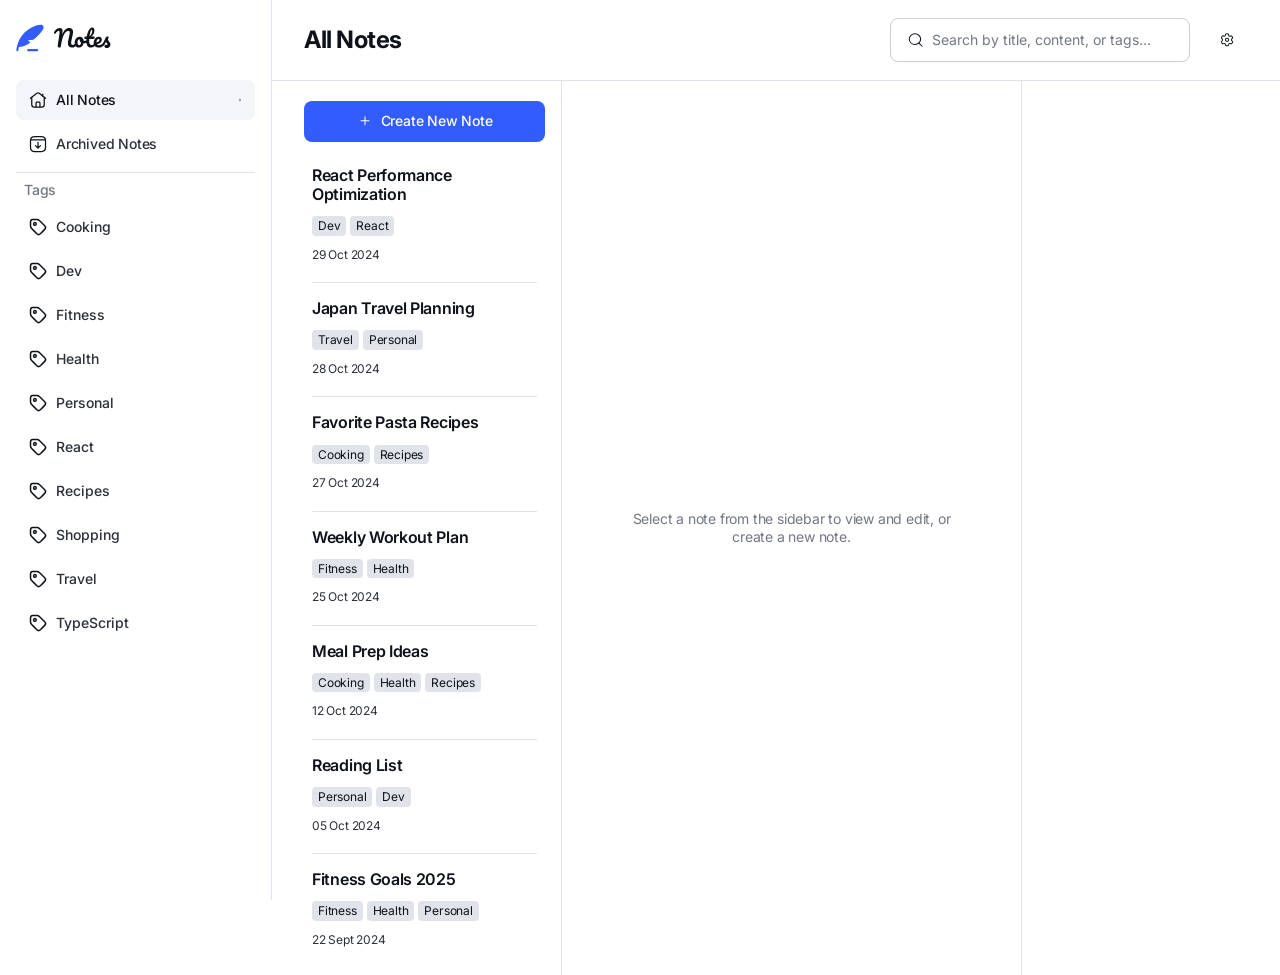
==== index.html @ 94c257b5 "initial commit after setup, added some features as well" ====
<!DOCTYPE html>
<html lang="en" data-theme="light" data-font="sans-serif">
  <head>
    <meta charset="UTF-8" />
    <meta name="viewport" content="width=device-width, initial-scale=1.0" />
    <link
      rel="icon"
      type="image/png"
      sizes="32x32"
      href="./assets/images/favicon-32x32.png"
    />
    <link rel="stylesheet" href="./css/styles.css" />
    <title>Notes | Note-taking web app</title>
  </head>
  <body>
    <div class="app" id="app">
      <!-- Desktop Sidebar Navigation -->
      <aside class="sidebar sidebar--nav" id="sidebarNav">
        <div class="sidebar__logo">
          <img src="./assets/images/logo.svg" alt="Notes Logo" class="logo" />
        </div>
        <nav class="sidebar__nav" aria-label="Main navigation">
          <ul class="nav-list">
            <li class="nav-list__item">
              <button
                class="nav-link nav-link--active"
                data-view="all"
                aria-current="page"
              >
                <img
                  src="./assets/images/icon-home.svg"
                  alt=""
                  class="nav-link__icon"
                  aria-hidden="true"
                />
                <span class="nav-link__text">All Notes</span>
                <img
                  src="./assets/images/icon-chevron-right.svg"
                  alt=""
                  class="nav-link__chevron"
                  aria-hidden="true"
                />
              </button>
            </li>
            <li class="nav-list__item">
              <button class="nav-link" data-view="archived">
                <img
                  src="./assets/images/icon-archive.svg"
                  alt=""
                  class="nav-link__icon"
                  aria-hidden="true"
                />
                <span class="nav-link__text">Archived Notes</span>
              </button>
            </li>
          </ul>
          <div class="divider"></div>
          <div class="tags-section">
            <span class="tags-section__title">Tags</span>
            <ul class="tag-list" id="tagList" aria-label="Filter by tag">
              <!-- Tags will be rendered dynamically -->
            </ul>
          </div>
        </nav>
      </aside>

      <!-- Main Content Area -->
      <main class="main-content" id="mainContent">
        <!-- Page Header -->
        <header class="page-header">
          <h1 class="page-header__title" id="pageTitle">All Notes</h1>
          <div class="page-header__actions">
            <div class="search-box">
              <img
                src="./assets/images/icon-search.svg"
                alt=""
                class="search-box__icon"
                aria-hidden="true"
              />
              <input
                type="search"
                class="search-box__input"
                id="searchInput"
                placeholder="Search by title, content, or tags…"
                aria-label="Search notes"
              />
            </div>
            <a
              href="./settings.html"
              class="btn btn--icon"
              aria-label="Settings"
            >
              <img
                src="./assets/images/icon-settings.svg"
                alt=""
                aria-hidden="true"
              />
            </a>
          </div>
        </header>

        <!-- Notes List Sidebar -->
        <aside class="sidebar sidebar--notes" id="sidebarNotes">
          <button class="btn btn--primary btn--full" id="createNoteBtn">
            <img
              src="./assets/images/icon-plus.svg"
              alt=""
              aria-hidden="true"
            />
            <span> Create New Note</span>
          </button>
          <div
            class="notes-list"
            id="notesList"
            role="list"
            aria-label="Notes list"
          >
            <!-- Notes will be rendered dynamically -->
          </div>
        </aside>

        <!-- Note Editor -->
        <article class="note-editor" id="noteEditor" aria-label="Note editor">
          <!-- Mobile/Tablet Note Header (shown when viewing a note) -->
          <header class="mobile-note-header" id="mobileNoteHeader" hidden>
            <button class="mobile-note-header__back" id="goBackBtn">
              <img
                src="./assets/images/icon-arrow-left.svg"
                alt=""
                aria-hidden="true"
              />
              <span>Go Back</span>
            </button>
            <div class="mobile-note-header__actions">
              <button
                class="mobile-note-header__action-btn"
                id="mobileDeleteBtn"
                aria-label="Delete note"
              >
                <img
                  src="./assets/images/icon-delete.svg"
                  alt=""
                  aria-hidden="true"
                />
              </button>
              <button
                class="mobile-note-header__action-btn"
                id="mobileArchiveBtn"
                aria-label="Archive note"
              >
                <img
                  src="./assets/images/icon-archive.svg"
                  alt=""
                  aria-hidden="true"
                />
              </button>
              <button class="mobile-note-header__text-btn" id="mobileCancelBtn">
                Cancel
              </button>
              <button
                class="mobile-note-header__text-btn mobile-note-header__text-btn--primary"
                id="mobileSaveBtn"
              >
                Save Note
              </button>
            </div>
          </header>

          <!-- Mobile Notes List (shown only on mobile/tablet) -->
          <div
            class="notes-list notes-list--inline"
            id="mobileNotesList"
            role="list"
            aria-label="Notes list"
          >
            <!-- Notes will be rendered dynamically on mobile -->
          </div>

          <!-- Empty State -->
          <div class="empty-state" id="emptyState">
            <p class="empty-state__text">
              Select a note from the sidebar to view and edit, or create a new
              note.
            </p>
          </div>

          <!-- Note Content (hidden by default) -->
          <div class="note-content" id="noteContent" hidden>
            <div class="note-content__header">
              <input
                type="text"
                class="note-content__title"
                id="noteTitle"
                placeholder="Enter a title…"
                aria-label="Note title"
              />
            </div>
            <div class="note-content__meta">
              <div class="meta-item">
                <div class="meta-item__name">
                  <img
                    src="./assets/images/icon-tag.svg"
                    alt=""
                    class="meta-item__icon"
                    aria-hidden="true"
                  />
                  <span class="meta-item__label">Tags</span>
                </div>
                <input
                  type="text"
                  class="meta-item__input"
                  id="noteTags"
                  placeholder="Add tags separated by commas"
                  aria-label="Note tags"
                />
              </div>
              <div class="meta-item">
                <div class="meta-item__name">
                  <img
                    src="./assets/images/icon-clock.svg"
                    alt=""
                    class="meta-item__icon"
                    aria-hidden="true"
                  />
                  <span class="meta-item__label">Last edited</span>
                </div>
                <span class="meta-item__value" id="noteLastEdited">—</span>
              </div>
            </div>
            <div class="divider"></div>
            <textarea
              class="note-content__body"
              id="noteBody"
              placeholder="Start typing your note here…"
              aria-label="Note content"
            ></textarea>
            <div class="divider"></div>
            <div class="note-content__actions">
              <button class="btn btn--primary" id="saveNoteBtn">
                Save Note
              </button>
              <button class="btn btn--secondary" id="cancelNoteBtn">
                Cancel
              </button>
            </div>
          </div>
        </article>

        <!-- Right Sidebar Actions -->
        <aside class="sidebar sidebar--actions" id="sidebarActions" hidden>
          <button class="btn btn--outline btn--full" id="archiveNoteBtn">
            <img
              src="./assets/images/icon-archive.svg"
              alt=""
              aria-hidden="true"
            />
            <span>Archive Note</span>
          </button>
          <button class="btn btn--outline btn--full" id="deleteNoteBtn">
            <img
              src="./assets/images/icon-delete.svg"
              alt=""
              aria-hidden="true"
            />
            <span>Delete Note</span>
          </button>
        </aside>
      </main>

      <!-- Mobile Bottom Navigation -->
      <nav class="mobile-nav" id="mobileNav" aria-label="Mobile navigation">
        <button
          class="mobile-nav__item mobile-nav__item--active"
          data-view="all"
        >
          <img src="./assets/images/icon-home.svg" alt="" aria-hidden="true" />
          <span>Home</span>
        </button>
        <div class="mobile-nav__divider" aria-hidden="true"></div>
        <button class="mobile-nav__item" data-action="search">
          <img
            src="./assets/images/icon-search.svg"
            alt=""
            aria-hidden="true"
          />
          <span>Search</span>
        </button>
        <div class="mobile-nav__divider" aria-hidden="true"></div>
        <button class="mobile-nav__item" data-view="archived">
          <img
            src="./assets/images/icon-archive.svg"
            alt=""
            aria-hidden="true"
          />
          <span>Archived</span>
        </button>
        <div class="mobile-nav__divider" aria-hidden="true"></div>
        <button class="mobile-nav__item" data-action="tags">
          <img src="./assets/images/icon-tag.svg" alt="" aria-hidden="true" />
          <span>Tags</span>
        </button>
        <div class="mobile-nav__divider" aria-hidden="true"></div>
        <a href="./settings.html" class="mobile-nav__item">
          <img
            src="./assets/images/icon-settings.svg"
            alt=""
            aria-hidden="true"
          />
          <span>Settings</span>
        </a>
      </nav>

      <!-- Mobile FAB (Floating Action Button) -->
      <button class="fab" id="fabCreateNote" aria-label="Create new note">
        <img src="./assets/images/icon-plus.svg" alt="" aria-hidden="true" />
      </button>

      <!-- Mobile Search Overlay -->
      <div class="overlay overlay--search" id="searchOverlay" hidden>
        <div class="overlay__header">
          <button
            class="btn btn--icon"
            id="closeSearchBtn"
            aria-label="Close search"
          >
            <img
              src="./assets/images/icon-arrow-left.svg"
              alt=""
              aria-hidden="true"
            />
          </button>
          <div class="search-box search-box--full">
            <img
              src="./assets/images/icon-search.svg"
              alt=""
              class="search-box__icon"
              aria-hidden="true"
            />
            <input
              type="search"
              class="search-box__input"
              id="mobileSearchInput"
              placeholder="Search by title, content, or tags…"
              aria-label="Search notes"
            />
          </div>
        </div>
        <div class="overlay__content" id="searchResults">
          <!-- Search results will be rendered here -->
        </div>
      </div>

      <!-- Mobile Tags Overlay -->
      <div class="overlay overlay--tags" id="tagsOverlay" hidden>
        <div class="overlay__header">
          <button
            class="btn btn--icon"
            id="closeTagsBtn"
            aria-label="Close tags"
          >
            <img
              src="./assets/images/icon-arrow-left.svg"
              alt=""
              aria-hidden="true"
            />
          </button>
          <h2 class="overlay__title">Tags</h2>
        </div>
        <div class="overlay__content">
          <ul class="tag-list tag-list--mobile" id="mobileTagList">
            <!-- Tags will be rendered dynamically -->
          </ul>
        </div>
      </div>

      <!-- Delete Confirmation Modal -->
      <div
        class="modal"
        id="deleteModal"
        role="dialog"
        aria-modal="true"
        aria-labelledby="deleteModalTitle"
        hidden
      >
        <div class="modal__backdrop" data-close-modal></div>
        <div class="modal__content">
          <div class="modal__top">
            <div class="modal__icon">
              <img
                src="./assets/images/icon-delete.svg"
                alt=""
                aria-hidden="true"
              />
            </div>
            <div class="modal__body">
              <h2 class="modal__title" id="deleteModalTitle">Delete Note</h2>
              <p class="modal__text">
                Are you sure you want to permanently delete this note? This
                action cannot be undone.
              </p>
            </div>
          </div>
          <div class="modal__divider"></div>
          <div class="modal__actions">
            <button class="btn btn--secondary" data-close-modal>Cancel</button>
            <button class="btn btn--danger" id="confirmDeleteBtn">
              Delete Note
            </button>
          </div>
        </div>
      </div>

      <!-- Archive Confirmation Modal -->
      <div
        class="modal"
        id="archiveModal"
        role="dialog"
        aria-modal="true"
        aria-labelledby="archiveModalTitle"
        hidden
      >
        <div class="modal__backdrop" data-close-modal></div>
        <div class="modal__content">
          <div class="modal__top">
            <div class="modal__icon">
              <img
                src="./assets/images/icon-archive.svg"
                alt=""
                aria-hidden="true"
              />
            </div>
            <div class="modal__body">
              <h2 class="modal__title" id="archiveModalTitle">Archive Note</h2>
              <p class="modal__text">
                Are you sure you want to archive this note? You can restore it
                later from the Archived Notes section.
              </p>
            </div>
          </div>
          <div class="modal__divider"></div>
          <div class="modal__actions">
            <button class="btn btn--secondary" data-close-modal>Cancel</button>
            <button class="btn btn--primary" id="confirmArchiveBtn">
              Archive Note
            </button>
          </div>
        </div>
      </div>

      <!-- Toast Notification -->
      <div class="toast" id="toast" role="alert" aria-live="polite" hidden>
        <img
          src="./assets/images/icon-check-circle.svg"
          alt=""
          class="toast__icon"
          id="toastIcon"
          aria-hidden="true"
        />
        <span class="toast__message" id="toastMessage"></span>
        <a href="#" class="toast__link" id="toastLink" hidden></a>
        <button
          class="toast__close"
          id="toastClose"
          aria-label="Dismiss notification"
        >
          <img src="./assets/images/icon-cross.svg" alt="" aria-hidden="true" />
        </button>
      </div>
    </div>

    <!-- JavaScript Modules -->
    <script type="module" src="./js/main.js"></script>
  </body>
</html>
---- css/styles.css ----
/* ============================================
   NOTES APP - MAIN STYLESHEET
   Based on Figma Design
   ============================================ */

/* ============================================
   FONTS
   ============================================ */
@font-face {
  font-family: "Inter";
  src: url("../assets/fonts/inter/Inter-VariableFont_opsz,wght.ttf")
    format("truetype");
  font-weight: 100 900;
  font-style: normal;
  font-display: swap;
}

@font-face {
  font-family: "Noto Serif";
  src: url("../assets/fonts/noto-serif/NotoSerif-VariableFont_wdth,wght.ttf")
    format("truetype");
  font-weight: 100 900;
  font-style: normal;
  font-display: swap;
}

@font-face {
  font-family: "Source Code Pro";
  src: url("../assets/fonts/source-code-pro/SourceCodePro-VariableFont_wght.ttf")
    format("truetype");
  font-weight: 100 900;
  font-style: normal;
  font-display: swap;
}

/* ============================================
   CSS CUSTOM PROPERTIES (DESIGN TOKENS)
   ============================================ */
:root {
  /* Spacing */
  --spacing-0: 0;
  --spacing-50: 4px;
  --spacing-75: 6px;
  --spacing-100: 8px;
  --spacing-150: 12px;
  --spacing-200: 16px;
  --spacing-250: 20px;
  --spacing-300: 24px;
  --spacing-400: 32px;
  --spacing-500: 40px;
  --spacing-600: 48px;

  /* Border Radius */
  --radius-4: 4px;
  --radius-6: 6px;
  --radius-8: 8px;
  --radius-10: 10px;
  --radius-12: 12px;
  --radius-16: 16px;
  --radius-full: 9999px;

  /* Font Families */
  --font-sans: "Inter", -apple-system, BlinkMacSystemFont, "Segoe UI",
    sans-serif;
  --font-serif: "Noto Serif", Georgia, "Times New Roman", serif;
  --font-mono: "Source Code Pro", "Fira Code", "Consolas", monospace;

  /* Typography - Text Presets */
  --text-preset-1-size: 24px;
  --text-preset-1-weight: 700;
  --text-preset-1-line-height: 1.2;
  --text-preset-1-letter-spacing: -0.5px;

  --text-preset-2-size: 20px;
  --text-preset-2-weight: 700;
  --text-preset-2-line-height: 1.2;
  --text-preset-2-letter-spacing: -0.4px;

  --text-preset-3-size: 16px;
  --text-preset-3-weight: 600;
  --text-preset-3-line-height: 1.2;
  --text-preset-3-letter-spacing: -0.3px;

  --text-preset-4-size: 14px;
  --text-preset-4-weight: 500;
  --text-preset-4-line-height: 1.2;
  --text-preset-4-letter-spacing: -0.2px;

  --text-preset-5-size: 14px;
  --text-preset-5-weight: 400;
  --text-preset-5-line-height: 1.3;
  --text-preset-5-letter-spacing: -0.2px;

  --text-preset-6-size: 12px;
  --text-preset-6-weight: 400;
  --text-preset-6-line-height: 1.2;
  --text-preset-6-letter-spacing: -0.2px;

  /* Transitions */
  --transition-fast: 150ms ease;
  --transition-base: 250ms ease;
  --transition-slow: 350ms ease;

  /* Shadows */
  --shadow-sm: 0px 1px 2px 0px rgba(10, 13, 20, 0.03);
  --shadow-md: 0px 4px 6px -1px rgba(10, 13, 20, 0.1);
  --shadow-lg: 0px 10px 15px -3px rgba(10, 13, 20, 0.1);

  /* Layout */
  --sidebar-nav-width: 272px;
  --sidebar-notes-width: 290px;
  --sidebar-actions-width: 258px;
  --header-height: 81px;
  --mobile-nav-height: 56px;
  --tablet-nav-height: 74px;
}

/* ============================================
   LIGHT THEME (Default)
   ============================================ */
[data-theme="light"],
:root {
  /* Base Colors */
  --color-white: #ffffff;
  --color-black: #0e121b;

  /* Neutral Colors */
  --color-neutral-50: #f9fafb;
  --color-neutral-100: #f3f5f8;
  --color-neutral-200: #e0e4ea;
  --color-neutral-300: #cacfd8;
  --color-neutral-400: #99a0ae;
  --color-neutral-500: #717784;
  --color-neutral-600: #525866;
  --color-neutral-700: #2b303b;
  --color-neutral-800: #232530;
  --color-neutral-900: #191b25;
  --color-neutral-950: #0e121b;

  /* Blue (Primary) */
  --color-blue-50: #ebf0ff;
  --color-blue-100: #d6e0ff;
  --color-blue-500: #335cff;
  --color-blue-700: #2547d0;

  /* Red (Danger) */
  --color-red-500: #fb3748;
  --color-red-600: #e02d3c;

  /* Green (Success) */
  --color-green-500: #21c55d;

  /* Semantic Colors */
  --color-bg: var(--color-white);
  --color-bg-secondary: var(--color-neutral-100);
  --color-bg-tertiary: var(--color-neutral-200);
  --color-text: var(--color-neutral-950);
  --color-text-secondary: var(--color-neutral-700);
  --color-text-tertiary: var(--color-neutral-500);
  --color-border: var(--color-neutral-200);
  --color-border-strong: var(--color-neutral-300);
  --color-primary: var(--color-blue-500);
  --color-primary-hover: var(--color-blue-700);
  --color-danger: var(--color-red-500);
  --color-danger-hover: var(--color-red-600);
  --color-success: var(--color-green-500);
}

/* ============================================
   DARK THEME
   ============================================ */
[data-theme="dark"] {
  /* Base Colors */
  --color-white: #ffffff;
  --color-black: #0e121b;

  /* Neutral Colors (inverted for dark mode) */
  --color-neutral-50: #0e121b;
  --color-neutral-100: #191b25;
  --color-neutral-200: #232530;
  --color-neutral-300: #2b303b;
  --color-neutral-400: #525866;
  --color-neutral-500: #717784;
  --color-neutral-600: #99a0ae;
  --color-neutral-700: #cacfd8;
  --color-neutral-800: #e0e4ea;
  --color-neutral-900: #f3f5f8;
  --color-neutral-950: #ffffff;

  /* Blue (Primary) */
  --color-blue-50: #1a2747;
  --color-blue-100: #253566;
  --color-blue-500: #335cff;
  --color-blue-700: #5c7cff;

  /* Semantic Colors */
  --color-bg: var(--color-neutral-100);
  --color-bg-secondary: var(--color-neutral-200);
  --color-bg-tertiary: var(--color-neutral-300);
  --color-text: var(--color-neutral-950);
  --color-text-secondary: var(--color-neutral-700);
  --color-text-tertiary: var(--color-neutral-500);
  --color-border: var(--color-neutral-300);
  --color-border-strong: var(--color-neutral-400);
}

/* ============================================
   FONT THEMES
   ============================================ */
[data-font="sans-serif"] {
  --font-body: var(--font-sans);
}

[data-font="serif"] {
  --font-body: var(--font-serif);
}

[data-font="monospace"] {
  --font-body: var(--font-mono);
}

/* ============================================
   CSS RESET & BASE STYLES
   ============================================ */
*,
*::before,
*::after {
  box-sizing: border-box;
  margin: 0;
  padding: 0;
}

html {
  -webkit-text-size-adjust: 100%;
  -webkit-font-smoothing: antialiased;
  -moz-osx-font-smoothing: grayscale;
}

body {
  font-family: var(--font-body, var(--font-sans));
  font-size: var(--text-preset-5-size);
  font-weight: var(--text-preset-5-weight);
  line-height: var(--text-preset-5-line-height);
  letter-spacing: var(--text-preset-5-letter-spacing);
  color: var(--color-text);
  background-color: var(--color-bg);
  min-height: 100vh;
}

img,
svg {
  display: block;
  max-width: 100%;
}

button,
input,
textarea,
select {
  font: inherit;
  color: inherit;
}

button {
  cursor: pointer;
  background: none;
  border: none;
}

a {
  color: inherit;
  text-decoration: none;
}

ul,
ol {
  list-style: none;
}

/* Focus Styles */
:focus-visible {
  outline: 2px solid var(--color-primary);
  outline-offset: 2px;
}

/* Visually Hidden (for accessibility) */
.visually-hidden {
  position: absolute;
  width: 1px;
  height: 1px;
  padding: 0;
  margin: -1px;
  overflow: hidden;
  clip: rect(0, 0, 0, 0);
  white-space: nowrap;
  border: 0;
}

/* ============================================
   LAYOUT - APP CONTAINER
   ============================================ */
.app {
  display: grid;
  grid-template-columns: var(--sidebar-nav-width) 1fr;
  grid-template-rows: 1fr;
  min-height: 100vh;
}

.app--settings {
  grid-template-columns: var(--sidebar-nav-width) 1fr;
}

/* ============================================
   SIDEBAR - NAVIGATION
   ============================================ */
.sidebar {
  display: flex;
  flex-direction: column;
  background-color: var(--color-bg);
  border-right: 1px solid var(--color-border);
}

.sidebar--nav {
  padding: var(--spacing-150) var(--spacing-200);
  gap: var(--spacing-200);
  height: 100vh;
  position: sticky;
  top: 0;
}

.sidebar__logo {
  padding: var(--spacing-150) 0;
}

.logo {
  height: 28px;
  width: auto;
}

/* Dark theme logo adjustment */
[data-theme="dark"] .logo {
  filter: brightness(0) invert(1);
}

[data-theme="dark"] .sidebar__logo .logo path[fill="#0E121B"] {
  fill: #ffffff;
}

.sidebar__nav {
  display: flex;
  flex-direction: column;
  gap: var(--spacing-100);
  flex: 1;
}

/* Navigation List */
.nav-list {
  display: flex;
  flex-direction: column;
  gap: var(--spacing-50);
}

.nav-link {
  display: flex;
  align-items: center;
  gap: var(--spacing-100);
  padding: 10px var(--spacing-150);
  border-radius: var(--radius-8);
  color: var(--color-text-secondary);
  font-size: var(--text-preset-4-size);
  font-weight: var(--text-preset-4-weight);
  line-height: var(--text-preset-4-line-height);
  letter-spacing: var(--text-preset-4-letter-spacing);
  transition: background-color var(--transition-fast),
    color var(--transition-fast);
  width: 100%;
  text-align: left;
}

.nav-link:hover {
  background-color: var(--color-bg-secondary);
}

.nav-link--active {
  background-color: var(--color-bg-secondary);
  color: var(--color-text);
}

.nav-link__icon {
  width: 20px;
  height: 20px;
  flex-shrink: 0;
}

.nav-link__text {
  flex: 1;
}

.nav-link__chevron {
  width: 6px;
  height: 10px;
  opacity: 0;
  transition: opacity var(--transition-fast);
}

.nav-link--active .nav-link__chevron {
  opacity: 1;
}

/* Divider */
.divider {
  height: 1px;
  background-color: var(--color-border);
  flex-shrink: 0;
}

/* Tags Section */
.tags-section {
  display: flex;
  flex-direction: column;
  gap: var(--spacing-100);
}

.tags-section__title {
  padding: 0 var(--spacing-100);
  font-size: var(--text-preset-4-size);
  font-weight: var(--text-preset-4-weight);
  color: var(--color-text-tertiary);
}

.tag-list {
  display: flex;
  flex-direction: column;
  gap: var(--spacing-50);
}

.tag-item {
  display: flex;
  align-items: center;
  gap: var(--spacing-100);
  padding: 10px var(--spacing-150);
  border-radius: var(--radius-8);
  color: var(--color-text-secondary);
  font-size: var(--text-preset-4-size);
  font-weight: var(--text-preset-4-weight);
  cursor: pointer;
  transition: background-color var(--transition-fast);
  width: 100%;
  text-align: left;
}

.tag-item:hover {
  background-color: var(--color-bg-secondary);
}

.tag-item--active {
  background-color: var(--color-bg-secondary);
  color: var(--color-text);
}

.tag-item__icon {
  width: 20px;
  height: 20px;
  flex-shrink: 0;
}

.tag-item__text {
  flex: 1;
}

/* ============================================
   SIDEBAR - NOTES LIST
   ============================================ */
.sidebar--notes {
  grid-column: 1;
  grid-row: 2;
  padding: var(--spacing-250) var(--spacing-200) var(--spacing-250)
    var(--spacing-400);
  gap: var(--spacing-200);
  overflow-y: auto;
  background-color: var(--color-bg);
  height: auto;
  position: static;
}

.notes-list {
  display: flex;
  flex-direction: column;
  gap: var(--spacing-50);
  border-radius: var(--radius-16);
}

/* Note Item */
.note-item {
  display: flex;
  flex-direction: column;
  gap: var(--spacing-150);
  padding: var(--spacing-100);
  border-radius: var(--radius-6);
  cursor: pointer;
  transition: background-color var(--transition-fast);
  overflow: hidden;
}

.note-item:hover {
  background-color: var(--color-bg-secondary);
}

.note-item--active {
  background-color: var(--color-bg-secondary);
}

/* First note item (active) should have background */
.notes-list .note-item:first-child.note-item--active {
  background-color: var(--color-bg-secondary);
}

.note-item__title {
  font-size: var(--text-preset-3-size);
  font-weight: var(--text-preset-3-weight);
  line-height: var(--text-preset-3-line-height);
  letter-spacing: var(--text-preset-3-letter-spacing);
  color: var(--color-text);
}

.note-item__tags {
  display: flex;
  flex-wrap: wrap;
  gap: var(--spacing-50);
}

.note-item__tag {
  display: inline-flex;
  align-items: center;
  justify-content: center;
  padding: 2px var(--spacing-75);
  background-color: var(--color-bg-tertiary);
  border-radius: var(--radius-4);
  font-size: var(--text-preset-6-size);
  font-weight: var(--text-preset-6-weight);
  color: var(--color-text);
}

.note-item__date {
  font-size: var(--text-preset-6-size);
  font-weight: var(--text-preset-6-weight);
  line-height: var(--text-preset-6-line-height);
  letter-spacing: var(--text-preset-6-letter-spacing);
  color: var(--color-text-secondary);
}

/* Note Item Divider - appears between items except after active item */
.note-item + .note-item:not(.note-item--active)::before {
  content: "";
  display: block;
  height: 1px;
  background-color: var(--color-border);
  margin-bottom: var(--spacing-50);
  border-radius: 20px;
}

/* No divider after active item */
.note-item--active + .note-item::before {
  display: none;
}

/* Mobile Notes List - hidden on desktop */
.notes-list--inline {
  display: none;
}

/* ============================================
   MAIN CONTENT
   ============================================ */
.main-content {
  display: grid;
  grid-template-columns: var(--sidebar-notes-width) 1fr var(
      --sidebar-actions-width
    );
  grid-template-rows: var(--header-height) 1fr;
  min-height: 100vh;
  overflow: hidden;
}

.main-content--settings {
  grid-template-columns: 258px 1fr;
  grid-template-rows: var(--header-height) 1fr;
}

/* Page Header */
.page-header {
  grid-column: 1 / -1;
  grid-row: 1;
  display: flex;
  align-items: center;
  justify-content: space-between;
  padding: 0 var(--spacing-400);
  height: var(--header-height);
  border-bottom: 1px solid var(--color-border);
  background-color: var(--color-bg);
  position: sticky;
  top: 0;
  z-index: 10;
}

.page-header__title {
  font-size: var(--text-preset-1-size);
  font-weight: var(--text-preset-1-weight);
  line-height: var(--text-preset-1-line-height);
  letter-spacing: var(--text-preset-1-letter-spacing);
  color: var(--color-text);
}

.page-header__actions {
  display: flex;
  align-items: center;
  gap: var(--spacing-200);
}

/* Search Box */
.search-box {
  display: flex;
  align-items: center;
  gap: var(--spacing-100);
  padding: var(--spacing-150) var(--spacing-200);
  background-color: var(--color-bg);
  border: 1px solid var(--color-border-strong);
  border-radius: var(--radius-8);
  box-shadow: var(--shadow-sm);
  width: 300px;
  transition: border-color var(--transition-fast);
}

.search-box:focus-within {
  border-color: var(--color-primary);
}

.search-box__icon {
  width: 16.67px;
  height: 16.67px;
  flex-shrink: 0;
}

.search-box__input {
  flex: 1;
  border: none;
  background: transparent;
  font-size: var(--text-preset-5-size);
  color: var(--color-text);
}

.search-box__input::placeholder {
  color: var(--color-text-tertiary);
}

.search-box__input:focus {
  outline: none;
}

.search-box--full {
  flex: 1;
  width: auto;
}

/* ============================================
   NOTE EDITOR
   ============================================ */
.note-editor {
  grid-column: 2;
  grid-row: 2;
  display: flex;
  flex-direction: column;
  padding: var(--spacing-250) var(--spacing-300);
  border-right: 1px solid var(--color-border);
  background-color: var(--color-bg);
  overflow-y: auto;
  min-height: 0;
}

/* Empty State */
.empty-state {
  display: flex;
  align-items: center;
  justify-content: center;
  flex: 1;
  text-align: center;
  padding: var(--spacing-400);
}

.empty-state__text {
  color: var(--color-text-tertiary);
  max-width: 400px;
}

/* Note Content */
.note-content {
  display: flex;
  flex-direction: column;
  gap: var(--spacing-200);
  flex: 1;
  min-height: 0;
}

.note-content__header {
  display: flex;
  flex-direction: column;
  gap: var(--spacing-100);
}

.note-content__title {
  font-size: var(--text-preset-1-size);
  font-weight: var(--text-preset-1-weight);
  line-height: var(--text-preset-1-line-height);
  letter-spacing: var(--text-preset-1-letter-spacing);
  color: var(--color-text);
  border: none;
  background: transparent;
  width: 100%;
}

.note-content__title::placeholder {
  color: var(--color-text-tertiary);
}

.note-content__title:focus {
  outline: none;
}

/* Meta Items (Properties) */
.note-content__meta {
  display: flex;
  flex-direction: column;
  gap: var(--spacing-100);
}

.meta-item {
  display: flex;
  align-items: center;
  gap: var(--spacing-100);
}

.meta-item__icon {
  width: 16px;
  height: 16px;
  flex-shrink: 0;
}

.meta-item__label {
  font-size: var(--text-preset-5-size);
  font-weight: var(--text-preset-5-weight);
  line-height: var(--text-preset-5-line-height);
  letter-spacing: var(--text-preset-5-letter-spacing);
  color: var(--color-text-secondary);
}

/* Container for icon and label */
.meta-item__name {
  display: flex;
  align-items: center;
  gap: var(--spacing-75);
  width: 115px;
  flex-shrink: 0;
  padding: var(--spacing-50) 0;
  border-radius: 36px;
}

.meta-item__input {
  flex: 1;
  border: none;
  background: transparent;
  font-size: var(--text-preset-5-size);
  font-weight: var(--text-preset-5-weight);
  line-height: var(--text-preset-5-line-height);
  letter-spacing: var(--text-preset-5-letter-spacing);
  color: var(--color-text);
}

.meta-item__input::placeholder {
  color: var(--color-text-tertiary);
}

.meta-item__input:focus {
  outline: none;
}

.meta-item__value {
  flex: 1;
  font-size: var(--text-preset-5-size);
  font-weight: var(--text-preset-5-weight);
  line-height: var(--text-preset-5-line-height);
  letter-spacing: var(--text-preset-5-letter-spacing);
  color: var(--color-text-secondary);
}

/* Note Body */
.note-content__body {
  flex: 1;
  min-height: 300px;
  border: none;
  background: transparent;
  font-size: var(--text-preset-5-size);
  font-weight: var(--text-preset-5-weight);
  line-height: var(--text-preset-5-line-height);
  letter-spacing: var(--text-preset-5-letter-spacing);
  color: var(--color-neutral-800);
  resize: none;
}

.note-content__body::placeholder {
  color: var(--color-text-tertiary);
}

.note-content__body:focus {
  outline: none;
}

/* Note Actions */
.note-content__actions {
  display: flex;
  gap: var(--spacing-200);
}

/* ============================================
   SIDEBAR - ACTIONS
   ============================================ */
.sidebar--actions {
  grid-column: 3;
  grid-row: 2;
  display: flex;
  flex-direction: column;
  gap: var(--spacing-150);
  padding: var(--spacing-250) 0 var(--spacing-250) var(--spacing-200);
  border-right: none;
  border-left: none;
  height: auto;
  position: static;
}

/* ============================================
   BUTTONS
   ============================================ */
.btn {
  display: inline-flex;
  align-items: center;
  justify-content: center;
  gap: var(--spacing-100);
  padding: var(--spacing-150) var(--spacing-200);
  border-radius: var(--radius-8);
  font-size: var(--text-preset-4-size);
  font-weight: var(--text-preset-4-weight);
  line-height: var(--text-preset-4-line-height);
  letter-spacing: var(--text-preset-4-letter-spacing);
  transition: background-color var(--transition-fast),
    color var(--transition-fast), border-color var(--transition-fast),
    opacity var(--transition-fast);
}

.btn:focus-visible {
  outline: 2px solid var(--color-primary);
  outline-offset: 2px;
}

.btn:disabled {
  opacity: 0.5;
  cursor: not-allowed;
}

/* Primary Button */
.btn--primary {
  background-color: var(--color-primary);
  color: var(--color-white);
}

.btn--primary:hover:not(:disabled) {
  background-color: var(--color-primary-hover);
}

.btn--primary:focus-visible {
  outline-color: var(--color-primary);
}

/* Secondary Button */
.btn--secondary {
  background-color: var(--color-bg-secondary);
  color: var(--color-neutral-600);
}

.btn--secondary:hover:not(:disabled) {
  background-color: var(--color-bg-tertiary);
  color: var(--color-text);
}

.btn--secondary:focus-visible {
  outline-color: var(--color-primary);
  color: var(--color-text);
}

/* Outline/Border Button */
.btn--outline {
  background-color: transparent;
  border: 1px solid var(--color-border-strong);
  color: var(--color-text);
  justify-content: flex-start;
}

.btn--outline:hover:not(:disabled) {
  background-color: var(--color-bg-secondary);
  color: var(--color-neutral-600);
}

.btn--outline:hover:not(:disabled) img {
  opacity: 0.7;
}

.btn--outline:focus-visible {
  outline-color: var(--color-primary);
}

.btn--outline img {
  width: 16.67px;
  height: 16.67px;
  transition: opacity var(--transition-fast);
}

/* Danger Button */
.btn--danger {
  background-color: var(--color-danger);
  color: var(--color-white);
}

.btn--danger:hover:not(:disabled) {
  background-color: var(--color-danger-hover);
}

.btn--danger:focus-visible {
  outline-color: var(--color-danger);
}

.btn--icon {
  padding: 0;
  border-radius: var(--radius-10);
  width: 42px;
  height: 42px;
  display: flex;
  align-items: center;
  justify-content: center;
}

.btn--icon img {
  width: 24px;
  height: 24px;
}

.btn--icon--active {
  background-color: var(--color-bg-secondary);
}

.btn--full {
  width: 100%;
}

.btn img {
  width: 16px;
  height: 16px;
  flex-shrink: 0;
}

/* ============================================
   MOBILE NAVIGATION
   ============================================ */
.mobile-nav {
  display: none;
  position: fixed;
  bottom: 0;
  left: 0;
  right: 0;
  height: var(--mobile-nav-height);
  background-color: var(--color-bg);
  border-top: 1px solid var(--color-border);
  box-shadow: 0px -4px 6px 0px rgba(240, 240, 240, 0.6);
  z-index: 100;
}

[data-theme="dark"] .mobile-nav {
  box-shadow: 0px -4px 6px 0px rgba(0, 0, 0, 0.3);
}

.mobile-nav__item {
  display: flex;
  flex-direction: column;
  align-items: center;
  justify-content: center;
  gap: var(--spacing-50);
  flex: 1;
  padding: var(--spacing-50);
  color: var(--color-neutral-600);
  font-size: var(--text-preset-6-size);
  font-weight: var(--text-preset-6-weight);
  line-height: var(--text-preset-6-line-height);
  letter-spacing: var(--text-preset-6-letter-spacing);
  transition: color var(--transition-fast),
    background-color var(--transition-fast);
  border-radius: var(--radius-4);
  text-decoration: none;
}

[data-theme="dark"] .mobile-nav__item {
  color: var(--color-neutral-400);
}

.mobile-nav__item:hover {
  color: var(--color-neutral-950);
}

[data-theme="dark"] .mobile-nav__item:hover {
  color: var(--color-neutral-200);
}

.mobile-nav__item--active {
  background-color: var(--color-blue-50);
  color: var(--color-primary);
}

[data-theme="dark"] .mobile-nav__item--active {
  background-color: var(--color-blue-50);
  color: var(--color-primary);
}

.mobile-nav__item img {
  width: 24px;
  height: 24px;
}

/* Hide labels on mobile, show on tablet */
.mobile-nav__item span {
  display: none;
}

/* Dividers between items (tablet only) */
.mobile-nav__divider {
  display: none;
  width: 1px;
  align-self: stretch;
  background-color: var(--color-neutral-100);
}

[data-theme="dark"] .mobile-nav__divider {
  background-color: var(--color-neutral-800);
}

/* Mobile nav icon colors */
.mobile-nav__item img {
  filter: none;
}

[data-theme="dark"] .mobile-nav__item img {
  filter: brightness(0) invert(0.6);
}

[data-theme="dark"] .mobile-nav__item:hover img {
  filter: brightness(0) invert(0.8);
}

/* Active state icon - blue filter (works for both light and dark) */
.mobile-nav__item--active img {
  filter: invert(32%) sepia(98%) saturate(2479%) hue-rotate(222deg)
    brightness(100%) contrast(104%);
}

[data-theme="dark"] .mobile-nav__item--active img {
  filter: invert(32%) sepia(98%) saturate(2479%) hue-rotate(222deg)
    brightness(100%) contrast(104%);
}

/* FAB (Floating Action Button) */
.fab {
  display: none;
  position: fixed;
  bottom: calc(var(--mobile-nav-height) + var(--spacing-200));
  right: var(--spacing-200);
  width: 56px;
  height: 56px;
  background-color: var(--color-primary);
  border-radius: 50%;
  box-shadow: var(--shadow-lg);
  z-index: 99;
  transition: background-color var(--transition-fast),
    transform var(--transition-fast);
}

.fab:hover {
  background-color: var(--color-primary-hover);
  transform: scale(1.05);
}

.fab img {
  width: 24px;
  height: 24px;
  filter: brightness(0) invert(1);
}

/* ============================================
   OVERLAYS (Mobile)
   ============================================ */
.overlay {
  position: fixed;
  inset: 0;
  background-color: var(--color-bg);
  z-index: 200;
  display: flex;
  flex-direction: column;
}

.overlay__header {
  display: flex;
  align-items: center;
  gap: var(--spacing-200);
  padding: var(--spacing-200);
  border-bottom: 1px solid var(--color-border);
}

.overlay__title {
  font-size: var(--text-preset-3-size);
  font-weight: var(--text-preset-3-weight);
  color: var(--color-text);
}

.overlay__content {
  flex: 1;
  overflow-y: auto;
  padding: var(--spacing-200);
}

/* ============================================
   MODALS
   ============================================ */
.modal {
  position: fixed;
  inset: 0;
  display: flex;
  align-items: center;
  justify-content: center;
  z-index: 300;
}

.modal__backdrop {
  position: absolute;
  inset: 0;
  background-color: rgba(14, 18, 27, 0.5);
}

.modal__content {
  position: relative;
  background-color: var(--color-bg);
  border: 1px solid var(--color-neutral-200);
  border-radius: var(--radius-12);
  max-width: 440px;
  width: calc(100% - var(--spacing-400));
  display: flex;
  flex-direction: column;
}

.modal__top {
  display: flex;
  align-items: flex-start;
  gap: var(--spacing-200);
  padding: var(--spacing-250);
}

.modal__icon {
  display: flex;
  align-items: center;
  justify-content: center;
  width: 40px;
  height: 40px;
  background-color: var(--color-bg-secondary);
  border-radius: var(--radius-8);
  flex-shrink: 0;
}

.modal__icon img {
  width: 24px;
  height: 24px;
}

.modal__body {
  display: flex;
  flex-direction: column;
  gap: 6px;
  flex: 1;
  min-width: 0;
}

.modal__title {
  font-size: var(--text-preset-3-size);
  font-weight: var(--text-preset-3-weight);
  line-height: var(--text-preset-3-line-height);
  letter-spacing: var(--text-preset-3-letter-spacing);
  color: var(--color-text);
}

.modal__text {
  font-size: var(--text-preset-5-size);
  font-weight: var(--text-preset-5-weight);
  line-height: var(--text-preset-5-line-height);
  letter-spacing: var(--text-preset-5-letter-spacing);
  color: var(--color-text-secondary);
}

.modal__divider {
  height: 1px;
  width: 100%;
  background-color: var(--color-neutral-200);
}

.modal__actions {
  display: flex;
  justify-content: flex-end;
  gap: var(--spacing-200);
  padding: var(--spacing-200) var(--spacing-250);
}

/* Dark mode modal adjustments */
[data-theme="dark"] .modal__content {
  border-color: var(--color-neutral-800);
}

/* ============================================
   AUTH PAGES (Login, Signup, Forgot Password)
   ============================================ */
.auth-page {
  min-height: 100vh;
  display: flex;
  align-items: center;
  justify-content: center;
  background-color: var(--color-bg-secondary);
  padding: var(--spacing-200);
}

.auth-card {
  display: flex;
  flex-direction: column;
  gap: var(--spacing-200);
  width: 100%;
  max-width: 540px;
  background-color: var(--color-bg);
  border: 1px solid var(--color-neutral-200);
  border-radius: var(--radius-12);
  padding: var(--spacing-600);
  box-shadow: 0px 8px 12px 0px rgba(240, 240, 240, 0.6);
}

.auth-card__logo {
  display: flex;
  justify-content: center;
  padding-bottom: var(--spacing-100);
}

.auth-card__logo .logo {
  height: 28px;
  width: auto;
}

.auth-card__header {
  display: flex;
  flex-direction: column;
  gap: var(--spacing-100);
  text-align: center;
}

.auth-card__title {
  font-size: var(--text-preset-1-size);
  font-weight: var(--text-preset-1-weight);
  line-height: var(--text-preset-1-line-height);
  letter-spacing: var(--text-preset-1-letter-spacing);
  color: var(--color-text);
}

.auth-card__subtitle {
  font-size: var(--text-preset-5-size);
  font-weight: var(--text-preset-5-weight);
  line-height: var(--text-preset-5-line-height);
  letter-spacing: var(--text-preset-5-letter-spacing);
  color: var(--color-neutral-600);
}

/* Auth Form */
.auth-form {
  display: flex;
  flex-direction: column;
  gap: var(--spacing-200);
  padding-top: var(--spacing-300);
}

.form-group {
  display: flex;
  flex-direction: column;
  gap: var(--spacing-075);
}

.form-label-row {
  display: flex;
  justify-content: space-between;
  align-items: center;
}

.form-label {
  font-size: var(--text-preset-4-size);
  font-weight: var(--text-preset-4-weight);
  line-height: var(--text-preset-4-line-height);
  letter-spacing: var(--text-preset-4-letter-spacing);
  color: var(--color-text);
}

.form-link {
  font-size: 12px;
  font-weight: 400;
  line-height: 1.4;
  color: var(--color-neutral-600);
  text-decoration: underline;
}

.form-link:hover {
  color: var(--color-text);
}

.form-field {
  position: relative;
}

.form-input {
  width: 100%;
  padding: var(--spacing-150) var(--spacing-200);
  font-size: var(--text-preset-5-size);
  font-weight: var(--text-preset-5-weight);
  line-height: var(--text-preset-5-line-height);
  letter-spacing: var(--text-preset-5-letter-spacing);
  color: var(--color-text);
  background-color: var(--color-bg);
  border: 1px solid var(--color-neutral-300);
  border-radius: var(--radius-8);
  box-shadow: 0px 1px 2px 0px rgba(10, 13, 20, 0.03);
  transition: border-color 0.2s ease, box-shadow 0.2s ease;
}

.form-input::placeholder {
  color: var(--color-neutral-500);
}

.form-input:focus {
  outline: none;
  border-color: var(--color-primary);
  box-shadow: 0 0 0 2px rgba(51, 92, 255, 0.1);
}

.form-input:invalid:not(:placeholder-shown) {
  border-color: var(--color-red-500);
}

.form-field--password .form-input {
  padding-right: 48px;
}

.password-toggle {
  position: absolute;
  right: var(--spacing-200);
  top: 50%;
  transform: translateY(-50%);
  background: none;
  border: none;
  cursor: pointer;
  padding: 0;
  display: flex;
  align-items: center;
  justify-content: center;
}

.password-toggle__icon {
  width: 17px;
  height: 17px;
  opacity: 0.6;
}

.password-toggle:hover .password-toggle__icon {
  opacity: 1;
}

.form-hint {
  font-size: 12px;
  font-weight: 400;
  line-height: 1.4;
  color: var(--color-neutral-600);
}

.form-hint--with-icon {
  display: flex;
  align-items: center;
  gap: var(--spacing-100);
}

.form-hint__icon {
  width: 11px;
  height: 11px;
  opacity: 0.7;
}

/* Auth buttons */
.btn--full {
  width: 100%;
}

.btn--large {
  height: 44px;
  font-size: var(--text-preset-3-size);
  font-weight: var(--text-preset-3-weight);
}

.btn--social {
  display: flex;
  align-items: center;
  justify-content: center;
  width: 100%;
  height: 48px;
  padding: var(--spacing-200) var(--spacing-150);
  background-color: transparent;
  border: 1px solid var(--color-neutral-300);
  border-radius: var(--radius-12);
  font-size: 16px;
  font-weight: 500;
  letter-spacing: 0.5px;
  color: var(--color-text);
  cursor: pointer;
  transition: background-color 0.2s ease, border-color 0.2s ease;
}

.btn--social:hover {
  background-color: var(--color-bg-secondary);
  border-color: var(--color-neutral-400);
}

.btn--social .btn__icon {
  width: 24px;
  height: 25px;
  margin-right: var(--spacing-200);
}

/* Auth Divider */
.auth-divider {
  display: flex;
  flex-direction: column;
  align-items: center;
  gap: var(--spacing-200);
  padding-top: var(--spacing-300);
  border-top: 1px solid var(--color-neutral-200);
}

.auth-divider__text {
  font-size: var(--text-preset-5-size);
  font-weight: var(--text-preset-5-weight);
  line-height: var(--text-preset-5-line-height);
  letter-spacing: var(--text-preset-5-letter-spacing);
  color: var(--color-neutral-600);
}

/* Auth Footer */
.auth-footer {
  text-align: center;
  border-top: 1px solid var(--color-neutral-200);
  padding-top: var(--spacing-200);
}

.auth-footer__text {
  font-size: var(--text-preset-5-size);
  font-weight: var(--text-preset-5-weight);
  line-height: var(--text-preset-5-line-height);
  letter-spacing: var(--text-preset-5-letter-spacing);
  color: var(--color-neutral-600);
}

.auth-footer__link {
  color: var(--color-text);
  font-weight: 400;
  text-decoration: none;
  display: inline-flex;
  align-items: center;
  gap: var(--spacing-050);
}

.auth-footer__link:hover {
  text-decoration: underline;
}

.auth-footer__icon {
  width: 16px;
  height: 16px;
}

/* Dark mode auth styles */
[data-theme="dark"] .auth-page {
  background-color: var(--color-neutral-50);
}

[data-theme="dark"] .auth-card {
  background-color: var(--color-neutral-100);
  border-color: var(--color-neutral-300);
  box-shadow: 0px 8px 12px 0px rgba(0, 0, 0, 0.3);
}

[data-theme="dark"] .auth-card__title {
  color: var(--color-neutral-950);
}

[data-theme="dark"] .auth-card__subtitle {
  color: var(--color-neutral-600);
}

[data-theme="dark"] .form-label {
  color: var(--color-neutral-950);
}

[data-theme="dark"] .form-link {
  color: var(--color-neutral-600);
}

[data-theme="dark"] .form-link:hover {
  color: var(--color-neutral-700);
}

[data-theme="dark"] .form-input {
  background-color: var(--color-neutral-100);
  border-color: var(--color-neutral-300);
  color: var(--color-neutral-950);
}

[data-theme="dark"] .form-input::placeholder {
  color: var(--color-neutral-500);
}

[data-theme="dark"] .form-input:focus {
  border-color: var(--color-primary);
}

[data-theme="dark"] .form-hint {
  color: var(--color-neutral-600);
}

[data-theme="dark"] .form-hint__icon {
  filter: brightness(0) invert(0.7);
}

[data-theme="dark"] .password-toggle__icon {
  filter: brightness(0) invert(0.7);
}

[data-theme="dark"] .btn--social {
  background-color: var(--color-neutral-100);
  border-color: var(--color-neutral-300);
  color: var(--color-neutral-950);
}

[data-theme="dark"] .btn--social:hover {
  border-color: var(--color-neutral-400);
  background-color: var(--color-neutral-200);
}

[data-theme="dark"] .auth-divider__text {
  color: var(--color-neutral-600);
}

[data-theme="dark"] .auth-divider,
[data-theme="dark"] .auth-footer {
  border-color: var(--color-neutral-300);
}

[data-theme="dark"] .auth-footer__text {
  color: var(--color-neutral-600);
}

[data-theme="dark"] .auth-footer__link {
  color: var(--color-neutral-950);
}

[data-theme="dark"] .auth-footer__icon {
  filter: brightness(0) invert(1);
}

/* ============================================
   TOAST NOTIFICATIONS
   ============================================ */
.toast {
  position: fixed;
  bottom: var(--spacing-300);
  left: 50%;
  transform: translateX(-50%);
  display: flex;
  align-items: center;
  gap: var(--spacing-100);
  width: 390px;
  max-width: calc(100vw - 32px);
  padding: var(--spacing-100);
  background-color: white;
  border: 1px solid var(--color-neutral-200);
  border-radius: var(--radius-8);
  box-shadow: 0px 16px 32px -12px rgba(14, 18, 27, 0.1);
  z-index: 400;
  animation: toast-slide-in 0.3s ease;
  overflow: hidden;
}

[data-theme="dark"] .toast {
  background-color: var(--color-bg);
  border-color: var(--color-border);
}

@keyframes toast-slide-in {
  from {
    opacity: 0;
    transform: translateX(-50%) translateY(20px);
  }
  to {
    opacity: 1;
    transform: translateX(-50%) translateY(0);
  }
}

.toast__icon {
  width: 16px;
  height: 16px;
  flex-shrink: 0;
}

/* Success icon should be green */
.toast--success .toast__icon {
  filter: none;
}

.toast__message {
  flex: 1;
  font-size: var(--text-preset-6-size);
  font-weight: var(--text-preset-6-weight);
  line-height: 1.2;
  letter-spacing: -0.2px;
  color: var(--color-text);
}

.toast__link {
  font-size: var(--text-preset-6-size);
  font-weight: var(--text-preset-6-weight);
  line-height: 1.2;
  letter-spacing: -0.2px;
  color: var(--color-text);
  text-decoration: underline;
  flex-shrink: 0;
}

.toast__link:hover {
  color: var(--color-primary);
}

.toast__close {
  display: flex;
  align-items: center;
  justify-content: center;
  width: 16px;
  height: 16px;
  flex-shrink: 0;
  padding: 0;
  background: none;
  border: none;
  cursor: pointer;
}

.toast__close img {
  width: 16px;
  height: 16px;
  opacity: 0.5;
}

.toast__close:hover img {
  opacity: 0.8;
}

/* ============================================
   SETTINGS PAGE
   ============================================ */
.sidebar--settings-menu {
  grid-column: 1;
  grid-row: 2;
  padding: var(--spacing-250) var(--spacing-200) var(--spacing-250)
    var(--spacing-400);
  gap: var(--spacing-100);
  height: auto;
  position: static;
  width: 258px;
}

.settings-nav {
  display: flex;
  flex-direction: column;
  gap: 0;
}

.settings-nav__item {
  display: flex;
  align-items: center;
  gap: var(--spacing-100);
  padding: var(--spacing-100);
  border-radius: var(--radius-6);
  color: var(--color-text-secondary);
  font-size: var(--text-preset-4-size);
  font-weight: var(--text-preset-4-weight);
  line-height: 1.2;
  letter-spacing: -0.2px;
  width: 100%;
  text-align: left;
  transition: background-color var(--transition-fast),
    color var(--transition-fast);
}

.settings-nav__item:hover {
  background-color: var(--color-bg-secondary);
}

.settings-nav__item--active {
  background-color: var(--color-bg-secondary);
  color: var(--color-text);
}

.settings-nav__item span {
  flex: 1;
}

.settings-nav__icon {
  width: 20px;
  height: 20px;
  flex-shrink: 0;
}

.settings-nav__chevron {
  width: 6px;
  height: 10px;
  flex-shrink: 0;
  opacity: 0;
  transition: opacity var(--transition-fast);
}

.settings-nav__item--active .settings-nav__chevron {
  opacity: 1;
}

.sidebar--settings-menu .divider {
  margin: var(--spacing-100) 0;
}

/* Settings Content */
.settings-content {
  grid-column: 2;
  grid-row: 2;
  padding: var(--spacing-400);
  padding-left: 32px;
}

.settings-section {
  width: 528px;
  max-width: 100%;
  display: flex;
  flex-direction: column;
  gap: var(--spacing-300);
}

.settings-section__header {
  display: flex;
  flex-direction: column;
  gap: 4px;
}

.settings-section__title {
  font-size: var(--text-preset-3-size);
  font-weight: var(--text-preset-3-weight);
  line-height: var(--text-preset-3-line-height);
  letter-spacing: var(--text-preset-3-letter-spacing);
  color: var(--color-text);
}

.settings-section__description {
  font-size: var(--text-preset-5-size);
  font-weight: var(--text-preset-5-weight);
  line-height: var(--text-preset-5-line-height);
  letter-spacing: var(--text-preset-5-letter-spacing);
  color: var(--color-text-secondary);
}

.settings-section__body {
  /* Contains theme options */
}

.settings-section__footer {
  display: flex;
  justify-content: flex-end;
}

/* Settings Form (Change Password) */
.settings-form {
  display: flex;
  flex-direction: column;
  gap: var(--spacing-300);
}

.settings-form__body {
  display: flex;
  flex-direction: column;
  gap: var(--spacing-300);
}

.settings-form__footer {
  display: flex;
  justify-content: flex-end;
}

.btn--apply {
  padding: var(--spacing-150) var(--spacing-200);
}

/* Theme Options */
.theme-options {
  display: flex;
  flex-direction: column;
  gap: var(--spacing-200);
  border: none;
  padding: 0;
  margin: 0;
}

.theme-option {
  cursor: pointer;
}

.theme-option__input {
  position: absolute;
  opacity: 0;
  pointer-events: none;
}

.theme-option__card {
  display: flex;
  align-items: center;
  gap: var(--spacing-200);
  padding: var(--spacing-200);
  height: 72px;
  background-color: var(--color-bg);
  border: 1px solid var(--color-border);
  border-radius: var(--radius-12);
  transition: border-color var(--transition-fast),
    background-color var(--transition-fast);
  box-sizing: border-box;
}

.theme-option__card:hover {
  background-color: var(--color-bg-secondary);
}

.theme-option__input:checked + .theme-option__card {
  background-color: var(--color-bg-secondary);
  border-color: var(--color-border);
}

.theme-option__input:focus-visible + .theme-option__card {
  outline: 2px solid var(--color-primary);
  outline-offset: 2px;
}

.theme-option__icon {
  display: flex;
  align-items: center;
  justify-content: center;
  width: 40px;
  height: 40px;
  background-color: white;
  border: 1px solid var(--color-border);
  border-radius: var(--radius-12);
  flex-shrink: 0;
}

.theme-option__icon img {
  width: 24px;
  height: 24px;
}

.theme-option__content {
  flex: 1;
  display: flex;
  flex-direction: column;
  gap: var(--spacing-75);
}

.theme-option__title {
  font-size: var(--text-preset-4-size);
  font-weight: var(--text-preset-4-weight);
  line-height: 1.2;
  letter-spacing: -0.2px;
  color: var(--color-text);
}

.theme-option__description {
  font-size: var(--text-preset-6-size);
  font-weight: var(--text-preset-6-weight);
  line-height: 1.2;
  letter-spacing: -0.2px;
  color: var(--color-text-secondary);
}

/* Radio button visual */
.theme-option__radio {
  width: 16px;
  height: 16px;
  border-radius: 999px;
  background-color: var(--color-border);
  position: relative;
  flex-shrink: 0;
  transition: background-color var(--transition-fast),
    border-radius var(--transition-fast);
}

.theme-option__radio::after {
  content: "";
  position: absolute;
  top: 2px;
  left: 2px;
  width: 12px;
  height: 12px;
  border-radius: 12px;
  background-color: white;
  transition: all var(--transition-fast);
}

.theme-option__input:checked + .theme-option__card .theme-option__radio {
  background-color: var(--color-primary);
  border-radius: 12px;
}

.theme-option__input:checked + .theme-option__card .theme-option__radio::after {
  top: 4px;
  left: 4px;
  width: 8px;
  height: 8px;
  border-radius: 16px;
}

/* ============================================
   RESPONSIVE - TABLET (768px)
   ============================================ */
@media (max-width: 1024px) {
  .app {
    grid-template-columns: 1fr;
  }

  .app--settings {
    grid-template-columns: 1fr;
  }

  .sidebar--nav {
    display: none;
  }

  .sidebar--notes {
    display: none;
  }

  .sidebar--actions {
    display: none;
  }

  .sidebar--settings-menu {
    display: none;
  }

  .main-content {
    grid-template-columns: 1fr;
    grid-template-rows: var(--header-height) 1fr;
    padding-bottom: var(--tablet-nav-height);
  }

  .main-content--settings {
    grid-template-columns: 1fr;
  }

  .page-header {
    grid-column: 1;
    padding: 0 var(--spacing-200);
  }

  .page-header__actions {
    display: none;
  }

  .note-editor {
    grid-column: 1;
    grid-row: 2;
    border-right: none;
    padding: var(--spacing-300) var(--spacing-300);
  }

  .settings-content {
    grid-column: 1;
    grid-row: 2;
  }

  /* On mobile/tablet, show notes list inline by default */
  .notes-list--inline {
    display: flex;
    flex-direction: column;
    gap: 0;
  }

  .notes-list--inline .note-item {
    padding: var(--spacing-200) 0;
    border-bottom: 1px solid var(--color-border);
    border-radius: 0;
  }

  .notes-list--inline .note-item:last-child {
    border-bottom: none;
  }

  .notes-list--inline .note-item + .note-item::before {
    display: none;
  }

  /* Hide empty state when showing inline list */
  .note-editor:has(.notes-list--inline:not(:empty)) .empty-state {
    display: none;
  }

  /* When note is selected (note-viewing state), show mobile header and hide notes list */
  .note-editor.note-viewing .mobile-note-header {
    display: flex;
  }

  .note-editor.note-viewing .notes-list--inline {
    display: none;
  }

  .note-editor.note-viewing .empty-state {
    display: none;
  }

  /* Hide page header when viewing a note */
  .app.note-viewing .page-header {
    display: none;
  }

  /* Adjust grid when page header is hidden */
  .app.note-viewing .main-content {
    grid-template-rows: 1fr;
  }

  .app.note-viewing .note-editor {
    grid-row: 1 / -1;
  }

  /* Hide FAB when viewing a note */
  .app.note-viewing .fab {
    display: none;
  }

  /* Note content adjustments for tablet */
  .note-editor.note-viewing .note-content {
    gap: var(--spacing-150);
  }

  .note-editor.note-viewing .note-content__meta {
    gap: var(--spacing-100);
  }

  /* Hide bottom actions on mobile/tablet when viewing a note (actions are in header) */
  .note-editor.note-viewing .note-content__actions {
    display: none;
  }

  /* Hide the divider before actions too */
  .note-editor.note-viewing .note-content > .divider:last-of-type {
    display: none;
  }

  .mobile-nav {
    display: flex;
    justify-content: space-between;
    height: var(--tablet-nav-height);
    padding: var(--spacing-150) var(--spacing-400);
  }

  /* Tablet: Show labels and dividers */
  .mobile-nav__item {
    width: 80px;
    flex: 0 0 auto;
    gap: var(--spacing-50);
  }

  .mobile-nav__item span {
    display: block;
  }

  .mobile-nav__divider {
    display: block;
  }

  .fab {
    display: flex;
    align-items: center;
    justify-content: center;
    bottom: calc(var(--tablet-nav-height) + var(--spacing-200));
  }

  /* Show notes list as main content on tablet/mobile */
  .notes-list--mobile {
    display: flex;
    flex-direction: column;
    gap: 0;
    padding: var(--spacing-200);
  }

  .notes-list--mobile .note-item {
    padding: var(--spacing-200) 0;
    border-bottom: 1px solid var(--color-border);
    border-radius: 0;
  }

  .notes-list--mobile .note-item:last-child {
    border-bottom: none;
  }

  .notes-list--mobile .note-item + .note-item::before {
    display: none;
  }

  /* Settings page mobile layout */
  .settings-content {
    padding: var(--spacing-200);
  }

  .settings-section {
    max-width: 100%;
  }

  .theme-option__card {
    padding: var(--spacing-150);
  }

  /* Auth pages tablet */
  .auth-card {
    padding: var(--spacing-400);
  }
}

/* ============================================
   RESPONSIVE - MOBILE (375px)
   ============================================ */
@media (max-width: 480px) {
  :root {
    --spacing-300: 20px;
    --spacing-400: 24px;
  }

  .main-content {
    padding-bottom: var(--mobile-nav-height);
  }

  .note-editor {
    padding: var(--spacing-200);
  }

  /* Mobile: Icon only, no labels, no dividers */
  .mobile-nav {
    height: var(--mobile-nav-height);
    padding: var(--spacing-150) var(--spacing-200);
    justify-content: space-between;
  }

  .mobile-nav__item {
    width: auto;
    flex: 1;
    gap: 0;
    padding: var(--spacing-50);
  }

  .mobile-nav__item span {
    display: none;
  }

  .mobile-nav__divider {
    display: none;
  }

  .fab {
    bottom: calc(var(--mobile-nav-height) + var(--spacing-200));
    width: 48px;
    height: 48px;
  }

  .fab img {
    width: 32px;
    height: 32px;
  }

  /* Mobile note header adjustments */
  .mobile-note-header__back span {
    display: none;
  }

  .mobile-note-header__text-btn {
    padding: var(--spacing-75);
    font-size: var(--text-preset-6-size);
  }

  .mobile-note-header__action-btn {
    width: 20px;
    height: 20px;
  }

  .mobile-note-header__action-btn img {
    width: 18px;
    height: 18px;
  }

  .mobile-note-header__actions {
    gap: var(--spacing-100);
  }

  /* Note content adjustments for mobile */
  .note-editor.note-viewing .note-content__meta {
    gap: var(--spacing-50);
  }

  .page-header__title {
    font-size: var(--text-preset-2-size);
  }

  .search-box {
    width: 100%;
  }

  .modal__content {
    margin: var(--spacing-200);
    width: calc(100% - var(--spacing-400));
  }

  .modal__top {
    padding: var(--spacing-200);
  }

  .modal__actions {
    padding: var(--spacing-150) var(--spacing-200);
  }

  .toast {
    left: var(--spacing-200);
    right: var(--spacing-200);
    width: auto;
    transform: none;
  }

  @keyframes toast-slide-in {
    from {
      opacity: 0;
      transform: translateY(20px);
    }
    to {
      opacity: 1;
      transform: translateY(0);
    }
  }

  /* Auth pages mobile */
  .auth-card {
    padding: var(--spacing-300);
  }

  .auth-card__title {
    font-size: 20px;
  }
}

/* ============================================
   FORM VALIDATION
   ============================================ */
.is-invalid {
  border-color: var(--color-danger) !important;
}

.validation-error {
  display: block;
  color: var(--color-danger);
  font-size: var(--text-preset-6-size);
  margin-top: var(--spacing-50);
}

/* Search highlight */
.highlight {
  background-color: var(--color-blue-100);
  color: var(--color-text);
  padding: 0 2px;
  border-radius: 2px;
}

[data-theme="dark"] .highlight {
  background-color: var(--color-blue-50);
}

/* ============================================
   MOBILE/TABLET NOTE HEADER
   ============================================ */
.mobile-note-header {
  display: none;
  align-items: center;
  justify-content: space-between;
  padding: var(--spacing-150) 0;
  margin-bottom: var(--spacing-200);
  border-bottom: 1px solid var(--color-border);
}

.mobile-note-header__back {
  display: flex;
  align-items: center;
  gap: var(--spacing-100);
  padding: var(--spacing-100);
  color: var(--color-text-secondary);
  font-size: var(--text-preset-5-size);
  font-weight: var(--text-preset-5-weight);
  line-height: var(--text-preset-5-line-height);
  letter-spacing: var(--text-preset-5-letter-spacing);
  background: none;
  border: none;
  border-radius: var(--radius-8);
  cursor: pointer;
  transition: color var(--transition-fast), background-color var(--transition-fast);
}

.mobile-note-header__back:hover {
  background-color: var(--color-bg-secondary);
  color: var(--color-text);
}

.mobile-note-header__back img {
  width: 18px;
  height: 18px;
}

[data-theme="dark"] .mobile-note-header__back img {
  filter: brightness(0) invert(0.7);
}

[data-theme="dark"] .mobile-note-header__back:hover img {
  filter: brightness(0) invert(1);
}

.mobile-note-header__actions {
  display: flex;
  align-items: center;
  gap: var(--spacing-150);
}

.mobile-note-header__action-btn {
  display: flex;
  align-items: center;
  justify-content: center;
  width: 24px;
  height: 24px;
  padding: 0;
  background: transparent;
  border: none;
  cursor: pointer;
  border-radius: var(--radius-4);
  transition: opacity var(--transition-fast);
}

.mobile-note-header__action-btn:hover {
  opacity: 0.7;
}

.mobile-note-header__action-btn img {
  width: 20px;
  height: 20px;
}

[data-theme="dark"] .mobile-note-header__action-btn img {
  filter: brightness(0) invert(0.7);
}

[data-theme="dark"] .mobile-note-header__action-btn:hover img {
  filter: brightness(0) invert(1);
}

.mobile-note-header__text-btn {
  padding: var(--spacing-100);
  background: transparent;
  border: none;
  cursor: pointer;
  font-size: var(--text-preset-5-size);
  font-weight: var(--text-preset-5-weight);
  line-height: var(--text-preset-5-line-height);
  letter-spacing: var(--text-preset-5-letter-spacing);
  color: var(--color-text-secondary);
  border-radius: var(--radius-4);
  transition: color var(--transition-fast);
}

.mobile-note-header__text-btn:hover {
  color: var(--color-text);
}

.mobile-note-header__text-btn--primary {
  color: var(--color-primary);
  font-weight: 500;
}

.mobile-note-header__text-btn--primary:hover {
  color: var(--color-primary-hover);
}

/* ============================================
   UTILITY CLASSES
   ============================================ */
[hidden] {
  display: none !important;
}

/* Icon color adjustment for dark theme */
[data-theme="dark"] .nav-link__icon,
[data-theme="dark"] .tag-item__icon,
[data-theme="dark"] .meta-item__icon,
[data-theme="dark"] .search-box__icon,
[data-theme="dark"] .btn--outline img,
[data-theme="dark"] .settings-nav__item .settings-nav__icon {
  filter: brightness(0) invert(1);
}

/* Theme option icons - dark background with white icons */
[data-theme="dark"] .theme-option__icon {
  background-color: var(--color-bg-secondary);
}

[data-theme="dark"] .theme-option__icon img {
  filter: brightness(0) invert(1);
}

[data-theme="dark"] .nav-link__chevron {
  filter: brightness(0) invert(1);
}

/* Primary button icon should stay white */
.btn--primary img {
  filter: brightness(0) invert(1);
}
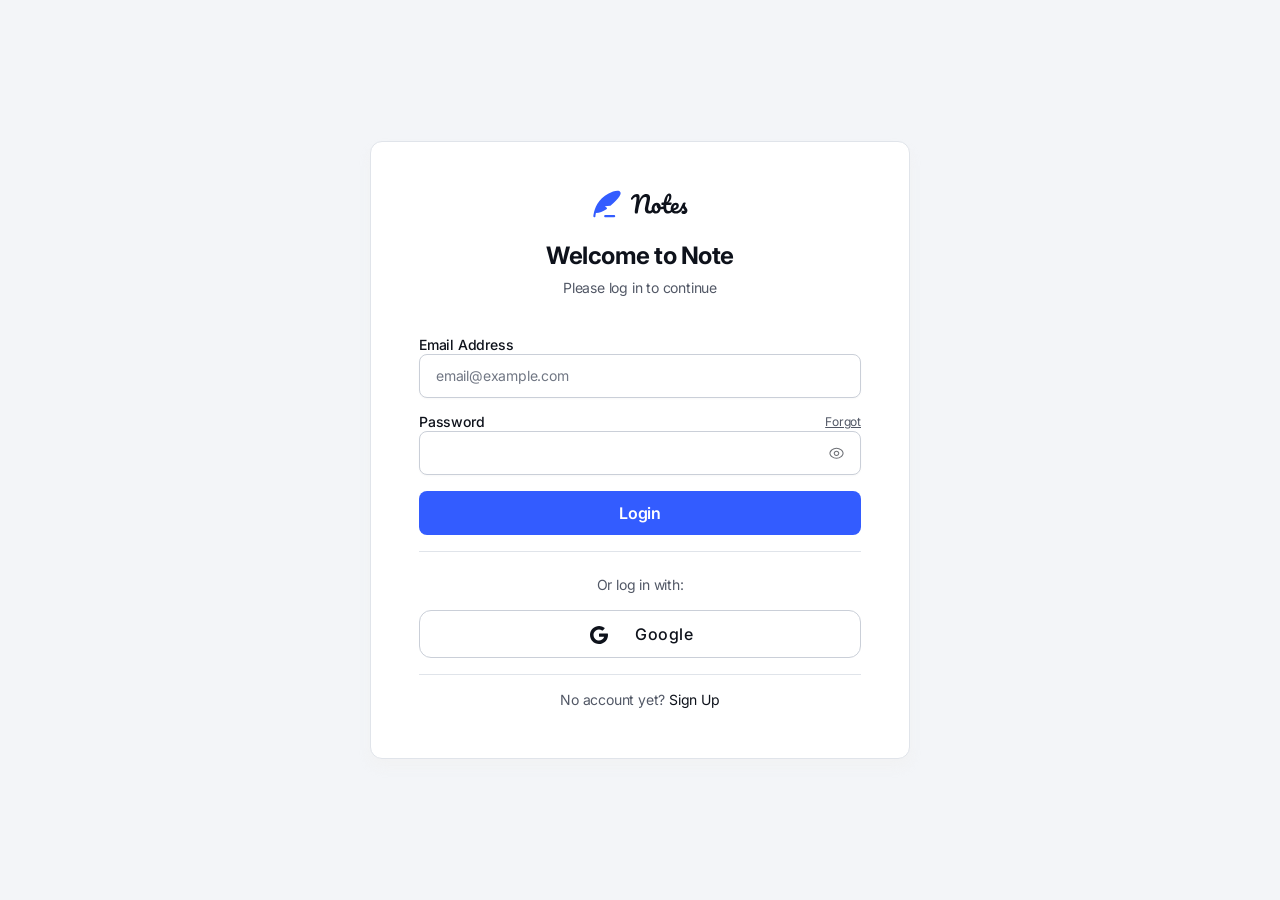
==== commit 33277c30: "Add authentication checks and error handling for login, signup, and password reset forms; implement " ====
--- a/index.html
+++ b/index.html
@@ -11,6 +11,21 @@
     />
     <link rel="stylesheet" href="./css/styles.css" />
     <title>Notes | Note-taking web app</title>
+    <!-- Early auth check to prevent flash of content before redirect -->
+    <script>
+      (function () {
+        try {
+          const auth = JSON.parse(
+            localStorage.getItem("notes_app_auth") || "null"
+          );
+          if (!auth || !auth.isLoggedIn) {
+            window.location.replace("./auth/login.html");
+          }
+        } catch (e) {
+          window.location.replace("./auth/login.html");
+        }
+      })();
+    </script>
   </head>
   <body>
     <div class="app" id="app">
